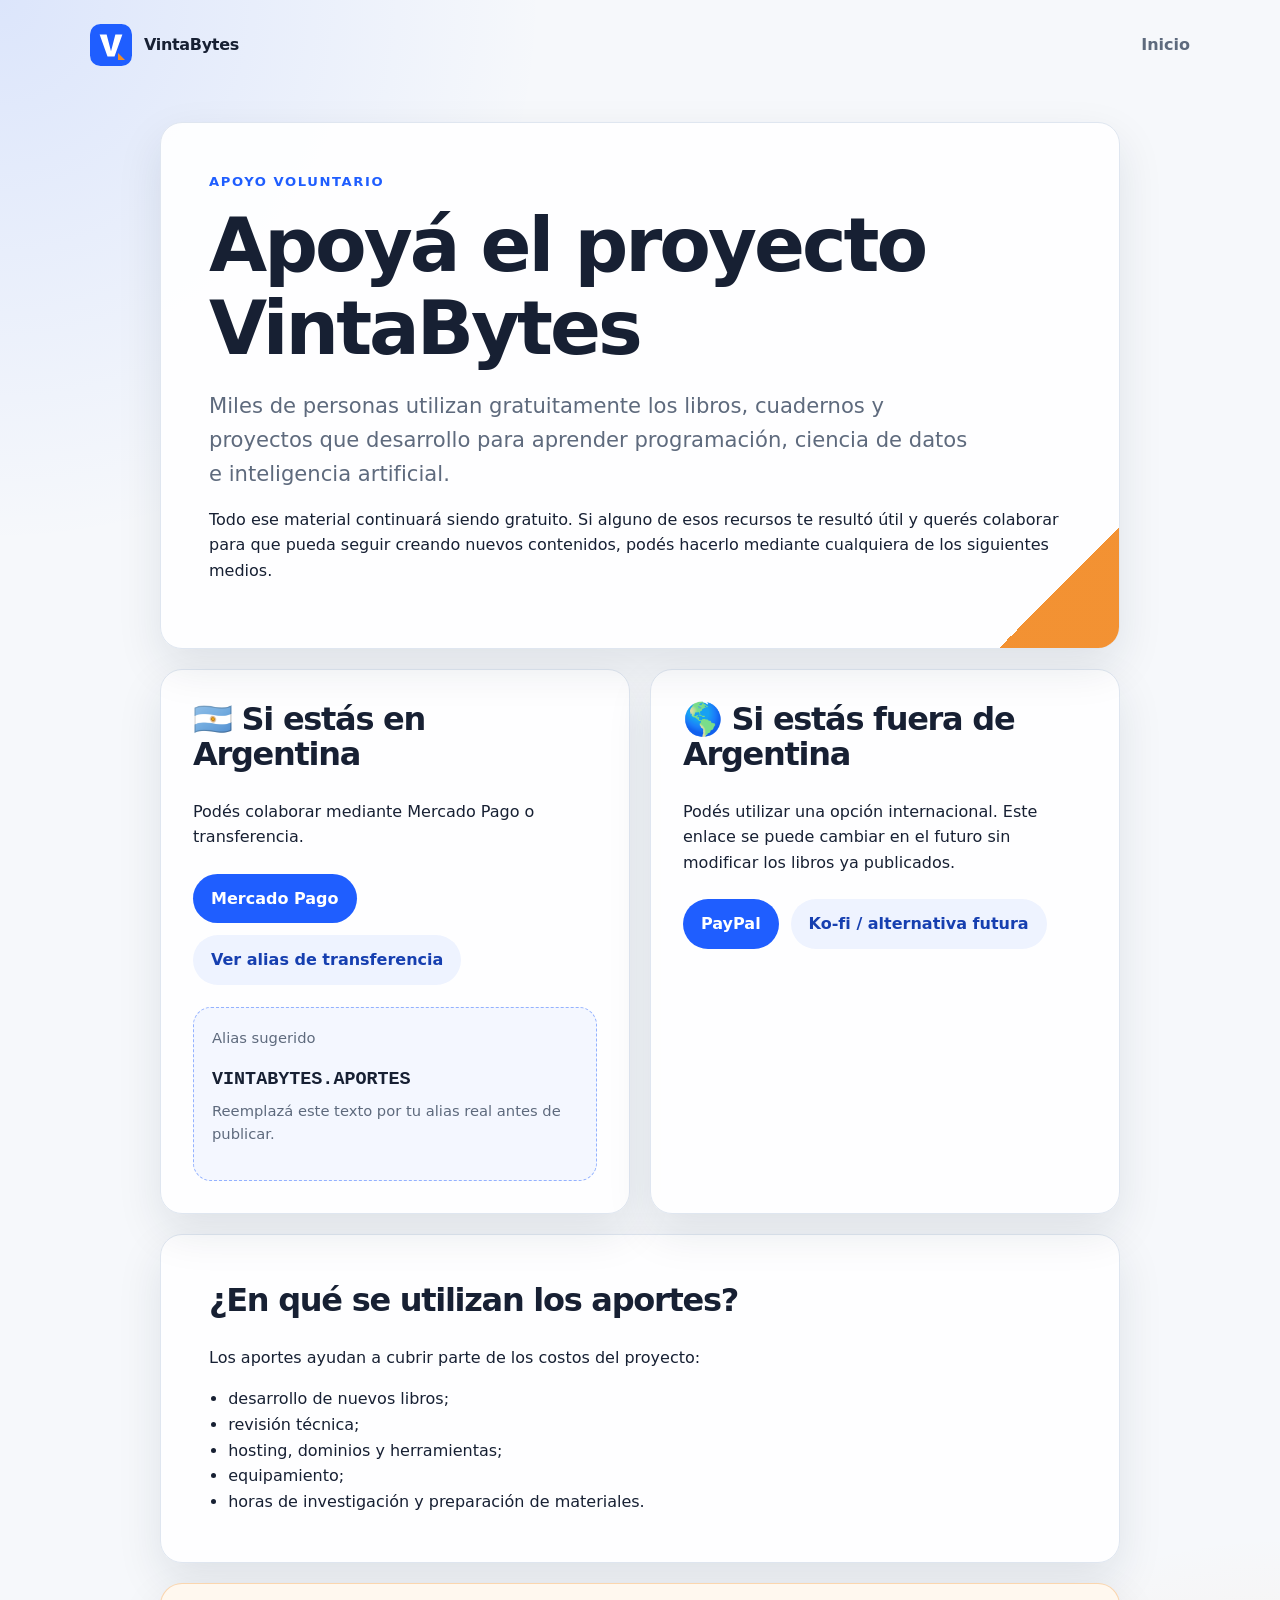
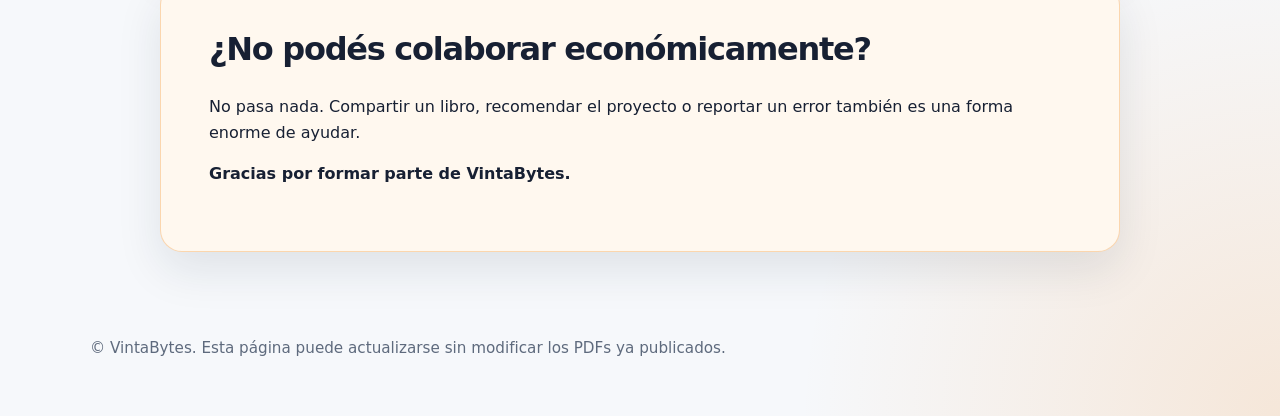
==== apoyar/index.html @ 47a883a2 "Add files via upload" ====
<!doctype html>
<html lang="es">
<head>
  <meta charset="utf-8">
  <meta name="viewport" content="width=device-width, initial-scale=1">
  <title>Apoyar el proyecto | VintaBytes</title>
  <meta name="description" content="Formas actualizadas de apoyar el proyecto educativo VintaBytes.">
  <link rel="icon" href="../assets/favicon.svg" type="image/svg+xml">
  <link rel="stylesheet" href="../css/site.css">
</head>
<body>
  <header class="site-header">
    <a class="brand" href="../">
      <img src="../assets/logo.svg" alt="VintaBytes" class="brand-logo">
      <span>VintaBytes</span>
    </a>
    <nav class="site-nav" aria-label="Navegación principal">
      <a href="../">Inicio</a>
    </nav>
  </header>

  <main class="page">
    <section class="card support-card">
      <p class="eyebrow">Apoyo voluntario</p>
      <h1>Apoyá el proyecto VintaBytes</h1>
      <p class="lead">
        Miles de personas utilizan gratuitamente los libros, cuadernos y proyectos que desarrollo para aprender programación, ciencia de datos e inteligencia artificial.
      </p>
      <p>
        Todo ese material continuará siendo gratuito. Si alguno de esos recursos te resultó útil y querés colaborar para que pueda seguir creando nuevos contenidos, podés hacerlo mediante cualquiera de los siguientes medios.
      </p>
    </section>

    <section class="support-grid" aria-label="Formas de apoyar">
      <article class="card support-option">
        <h2>🇦🇷 Si estás en Argentina</h2>
        <p>Podés colaborar mediante Mercado Pago o transferencia.</p>

        <div class="button-stack">
          <a class="button primary" href="https://www.mercadopago.com.ar/" target="_blank" rel="noopener noreferrer">
            Mercado Pago
          </a>
          <a class="button secondary" href="#alias">
            Ver alias de transferencia
          </a>
        </div>

        <div id="alias" class="info-box">
          <p class="label">Alias sugerido</p>
          <p class="alias">VINTABYTES.APORTES</p>
          <p class="note">Reemplazá este texto por tu alias real antes de publicar.</p>
        </div>
      </article>

      <article class="card support-option">
        <h2>🌎 Si estás fuera de Argentina</h2>
        <p>Podés utilizar una opción internacional. Este enlace se puede cambiar en el futuro sin modificar los libros ya publicados.</p>

        <div class="button-stack">
          <a class="button primary" href="https://www.paypal.com/" target="_blank" rel="noopener noreferrer">
            PayPal
          </a>
          <a class="button secondary" href="https://ko-fi.com/" target="_blank" rel="noopener noreferrer">
            Ko-fi / alternativa futura
          </a>
        </div>
      </article>
    </section>

    <section class="card">
      <h2>¿En qué se utilizan los aportes?</h2>
      <p>Los aportes ayudan a cubrir parte de los costos del proyecto:</p>
      <ul class="clean-list">
        <li>desarrollo de nuevos libros;</li>
        <li>revisión técnica;</li>
        <li>hosting, dominios y herramientas;</li>
        <li>equipamiento;</li>
        <li>horas de investigación y preparación de materiales.</li>
      </ul>
    </section>

    <section class="card soft-card">
      <h2>¿No podés colaborar económicamente?</h2>
      <p>
        No pasa nada. Compartir un libro, recomendar el proyecto o reportar un error también es una forma enorme de ayudar.
      </p>
      <p><strong>Gracias por formar parte de VintaBytes.</strong></p>
    </section>
  </main>

  <footer class="site-footer">
    <p>© VintaBytes. Esta página puede actualizarse sin modificar los PDFs ya publicados.</p>
  </footer>
</body>
</html>
---- css/site.css ----
:root {
  --bg: #f6f8fb;
  --panel: #ffffff;
  --text: #172033;
  --muted: #5e6a7d;
  --blue: #1f5eff;
  --blue-dark: #163fb0;
  --orange: #f28c28;
  --border: #dfe6f0;
  --shadow: 0 18px 45px rgba(18, 35, 61, 0.10);
  --radius: 22px;
}

* {
  box-sizing: border-box;
}

body {
  margin: 0;
  font-family: system-ui, -apple-system, BlinkMacSystemFont, "Segoe UI", sans-serif;
  background:
    radial-gradient(circle at top left, rgba(31, 94, 255, 0.12), transparent 34rem),
    radial-gradient(circle at bottom right, rgba(242, 140, 40, 0.16), transparent 30rem),
    var(--bg);
  color: var(--text);
  line-height: 1.6;
}

.site-header,
.site-footer {
  width: min(1100px, calc(100% - 32px));
  margin: 0 auto;
}

.site-header {
  display: flex;
  align-items: center;
  justify-content: space-between;
  padding: 24px 0;
}

.brand {
  display: inline-flex;
  align-items: center;
  gap: 12px;
  color: var(--text);
  font-weight: 800;
  text-decoration: none;
  letter-spacing: -0.02em;
}

.brand-logo {
  width: 42px;
  height: 42px;
}

.site-nav a {
  color: var(--muted);
  font-weight: 650;
  text-decoration: none;
}

.site-nav a:hover {
  color: var(--blue);
}

.hero,
.page {
  width: min(960px, calc(100% - 32px));
  margin: 0 auto;
}

.hero {
  min-height: calc(100vh - 160px);
  display: grid;
  place-items: center;
}

.page {
  padding: 32px 0 56px;
}

.card {
  background: rgba(255, 255, 255, 0.92);
  border: 1px solid var(--border);
  border-radius: var(--radius);
  box-shadow: var(--shadow);
  padding: clamp(24px, 5vw, 48px);
}

.hero-card,
.support-card {
  position: relative;
  overflow: hidden;
}

.hero-card::after,
.support-card::after {
  content: "";
  position: absolute;
  right: 0;
  bottom: 0;
  width: 120px;
  height: 120px;
  background: linear-gradient(135deg, transparent 50%, var(--orange) 50%);
  opacity: 0.95;
}

.eyebrow {
  margin: 0 0 12px;
  color: var(--blue);
  font-size: 0.82rem;
  font-weight: 800;
  letter-spacing: 0.12em;
  text-transform: uppercase;
}

h1,
h2 {
  line-height: 1.1;
  letter-spacing: -0.04em;
}

h1 {
  max-width: 780px;
  margin: 0 0 20px;
  font-size: clamp(2.25rem, 6vw, 4.7rem);
}

h2 {
  margin-top: 0;
  font-size: clamp(1.45rem, 3vw, 2rem);
}

p {
  margin: 0 0 16px;
}

.lead {
  max-width: 760px;
  color: var(--muted);
  font-size: clamp(1.08rem, 2.5vw, 1.32rem);
}

.actions,
.button-stack {
  display: flex;
  flex-wrap: wrap;
  gap: 12px;
  margin-top: 24px;
}

.button {
  display: inline-flex;
  align-items: center;
  justify-content: center;
  min-height: 46px;
  padding: 12px 18px;
  border-radius: 999px;
  font-weight: 800;
  text-decoration: none;
  transition: transform 0.15s ease, background 0.15s ease;
}

.button:hover {
  transform: translateY(-1px);
}

.button.primary {
  background: var(--blue);
  color: white;
}

.button.primary:hover {
  background: var(--blue-dark);
}

.button.secondary {
  background: #eef3ff;
  color: var(--blue-dark);
}

.support-grid {
  display: grid;
  grid-template-columns: repeat(2, minmax(0, 1fr));
  gap: 20px;
  margin: 20px 0;
}

.support-option {
  padding: clamp(22px, 4vw, 32px);
}

.info-box {
  margin-top: 22px;
  padding: 18px;
  border: 1px dashed rgba(31, 94, 255, 0.45);
  border-radius: 18px;
  background: #f4f7ff;
}

.label,
.note {
  color: var(--muted);
  font-size: 0.92rem;
}

.alias {
  margin: 4px 0;
  font-family: ui-monospace, SFMono-Regular, Menlo, Consolas, monospace;
  font-size: 1.15rem;
  font-weight: 800;
}

.clean-list {
  padding-left: 1.2rem;
  margin-bottom: 0;
}

.soft-card {
  margin-top: 20px;
  background: #fff8ef;
  border-color: rgba(242, 140, 40, 0.32);
}

.site-footer {
  padding: 28px 0 40px;
  color: var(--muted);
  font-size: 0.95rem;
}

@media (max-width: 760px) {
  .site-header {
    align-items: flex-start;
    gap: 16px;
  }

  .support-grid {
    grid-template-columns: 1fr;
  }

  .button {
    width: 100%;
  }
}
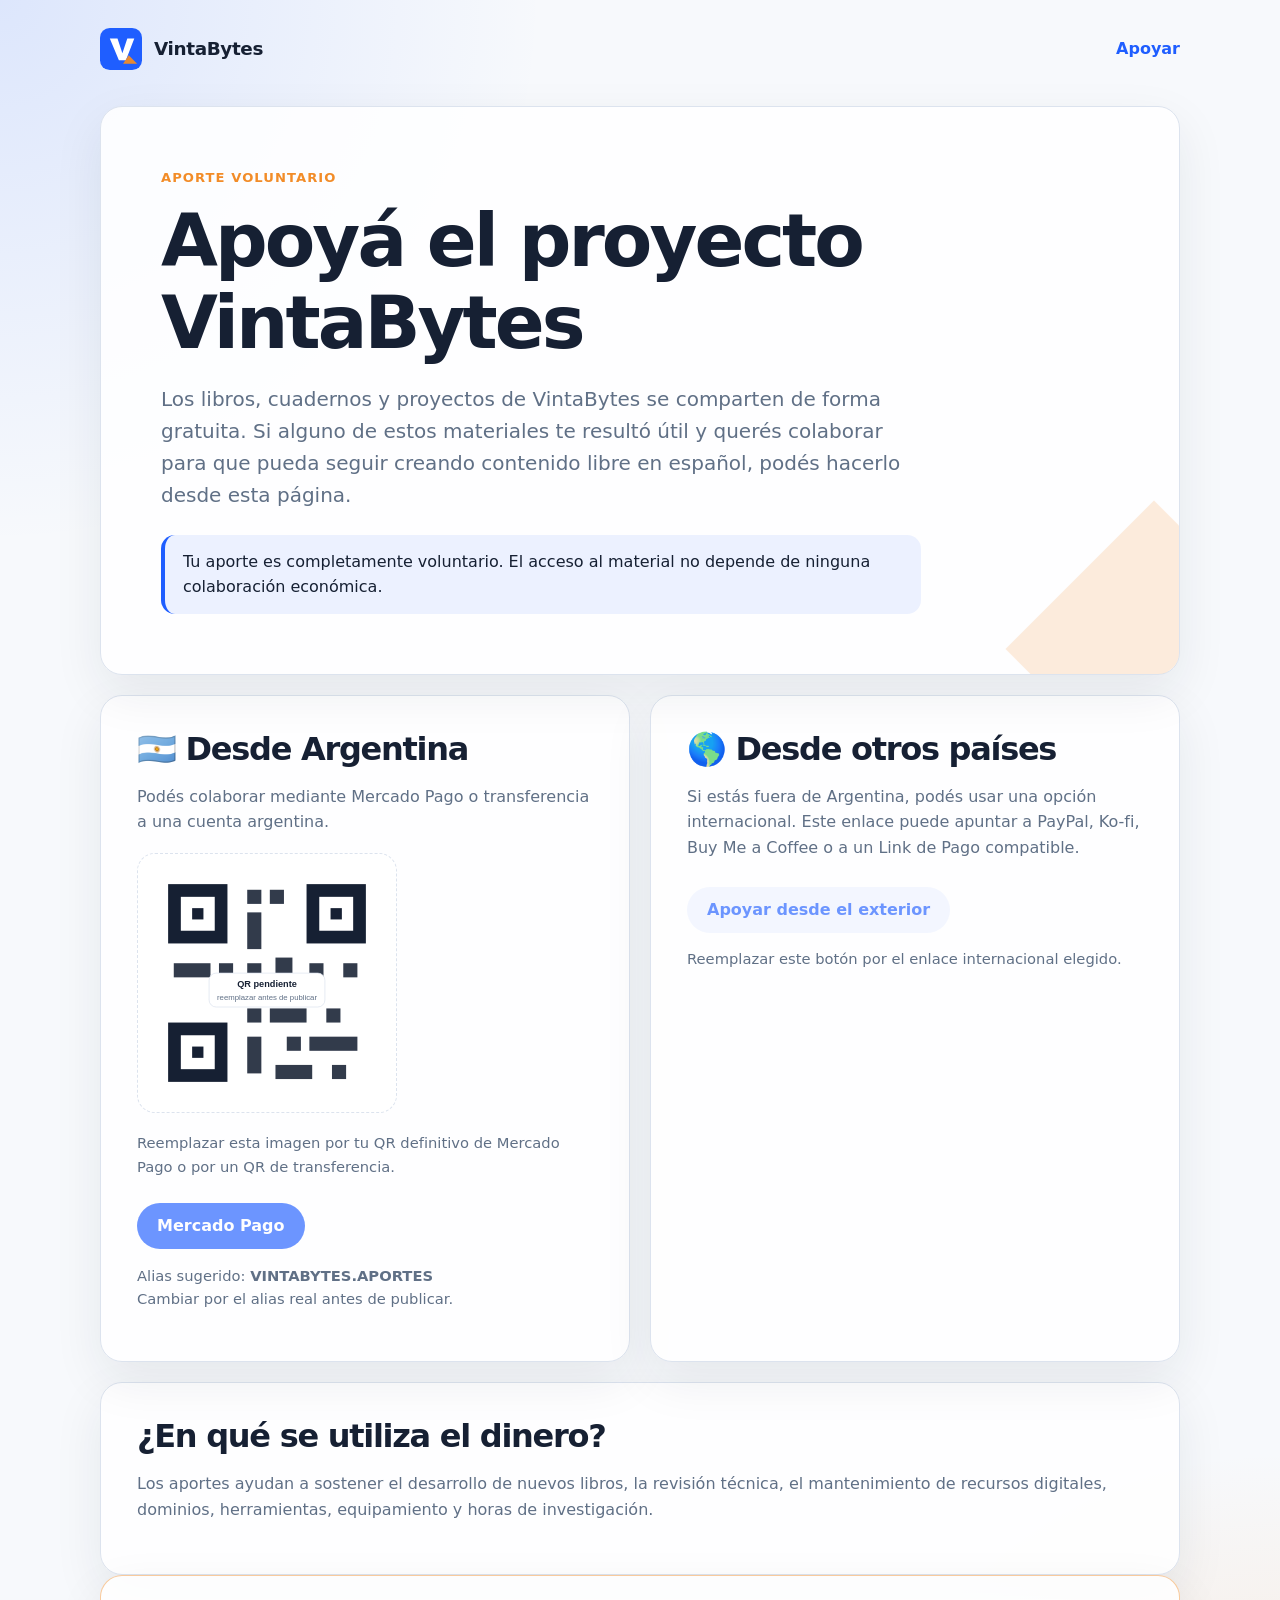
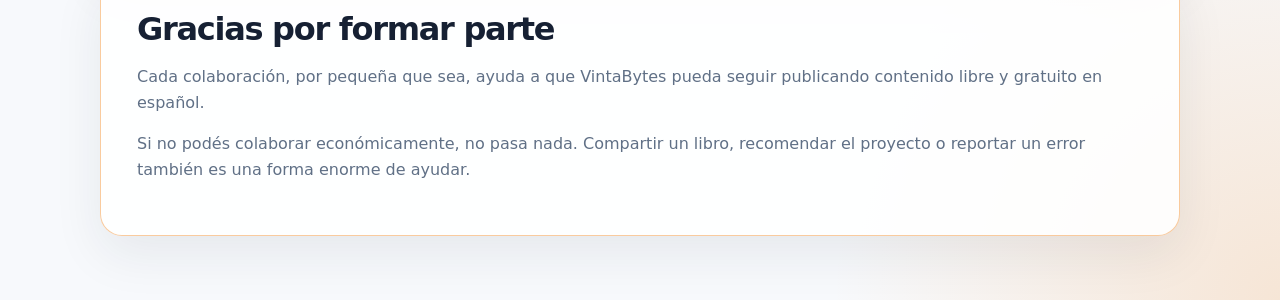
==== commit 8c9ec854: "Add files via upload" ====
--- a/apoyar/index.html
+++ b/apoyar/index.html
@@ -1,95 +1,84 @@
-<!doctype html>
-<html lang="es">
+<!DOCTYPE html>
+<html lang="es-AR">
 <head>
-  <meta charset="utf-8">
-  <meta name="viewport" content="width=device-width, initial-scale=1">
-  <title>Apoyar el proyecto | VintaBytes</title>
-  <meta name="description" content="Formas actualizadas de apoyar el proyecto educativo VintaBytes.">
-  <link rel="icon" href="../assets/favicon.svg" type="image/svg+xml">
-  <link rel="stylesheet" href="../css/site.css">
+  <meta charset="UTF-8" />
+  <meta name="viewport" content="width=device-width, initial-scale=1.0" />
+  <title>Apoyar el proyecto VintaBytes</title>
+  <meta name="description" content="Formas actualizadas de apoyar voluntariamente el proyecto educativo VintaBytes." />
+  <link rel="icon" href="../assets/favicon.svg" type="image/svg+xml" />
+  <link rel="stylesheet" href="../css/site.css" />
 </head>
 <body>
-  <header class="site-header">
-    <a class="brand" href="../">
-      <img src="../assets/logo.svg" alt="VintaBytes" class="brand-logo">
-      <span>VintaBytes</span>
-    </a>
-    <nav class="site-nav" aria-label="Navegación principal">
-      <a href="../">Inicio</a>
-    </nav>
-  </header>
+  <main class="page shell">
+    <header class="site-header">
+      <a class="brand" href="../" aria-label="Inicio de VintaBytes">
+        <img src="../assets/logo.svg" alt="" class="brand-logo" />
+        <span>VintaBytes</span>
+      </a>
+      <nav class="nav" aria-label="Navegación principal">
+        <a href="./" aria-current="page">Apoyar</a>
+      </nav>
+    </header>
 
-  <main class="page">
-    <section class="card support-card">
-      <p class="eyebrow">Apoyo voluntario</p>
+    <section class="hero card">
+      <p class="eyebrow">Aporte voluntario</p>
       <h1>Apoyá el proyecto VintaBytes</h1>
       <p class="lead">
-        Miles de personas utilizan gratuitamente los libros, cuadernos y proyectos que desarrollo para aprender programación, ciencia de datos e inteligencia artificial.
+        Los libros, cuadernos y proyectos de VintaBytes se comparten de forma gratuita.
+        Si alguno de estos materiales te resultó útil y querés colaborar para que pueda seguir creando contenido libre en español, podés hacerlo desde esta página.
       </p>
-      <p>
-        Todo ese material continuará siendo gratuito. Si alguno de esos recursos te resultó útil y querés colaborar para que pueda seguir creando nuevos contenidos, podés hacerlo mediante cualquiera de los siguientes medios.
+      <p class="note">
+        Tu aporte es completamente voluntario. El acceso al material no depende de ninguna colaboración económica.
       </p>
     </section>
 
-    <section class="support-grid" aria-label="Formas de apoyar">
-      <article class="card support-option">
-        <h2>🇦🇷 Si estás en Argentina</h2>
-        <p>Podés colaborar mediante Mercado Pago o transferencia.</p>
-
-        <div class="button-stack">
-          <a class="button primary" href="https://www.mercadopago.com.ar/" target="_blank" rel="noopener noreferrer">
-            Mercado Pago
-          </a>
-          <a class="button secondary" href="#alias">
-            Ver alias de transferencia
-          </a>
+    <section class="grid" aria-label="Formas de apoyo">
+      <article class="card payment-card">
+        <h2>🇦🇷 Desde Argentina</h2>
+        <p>
+          Podés colaborar mediante Mercado Pago o transferencia a una cuenta argentina.
+        </p>
+        <div class="qr-box">
+          <img src="../images/qr-mercadopago-placeholder.svg" alt="Código QR de Mercado Pago pendiente de reemplazo" />
         </div>
-
-        <div id="alias" class="info-box">
-          <p class="label">Alias sugerido</p>
-          <p class="alias">VINTABYTES.APORTES</p>
-          <p class="note">Reemplazá este texto por tu alias real antes de publicar.</p>
-        </div>
+        <p class="small">
+          Reemplazar esta imagen por tu QR definitivo de Mercado Pago o por un QR de transferencia.
+        </p>
+        <a class="button primary" href="#" aria-disabled="true">Mercado Pago</a>
+        <p class="small muted">
+          Alias sugerido: <strong>VINTABYTES.APORTES</strong><br />
+          Cambiar por el alias real antes de publicar.
+        </p>
       </article>
 
-      <article class="card support-option">
-        <h2>🌎 Si estás fuera de Argentina</h2>
-        <p>Podés utilizar una opción internacional. Este enlace se puede cambiar en el futuro sin modificar los libros ya publicados.</p>
-
-        <div class="button-stack">
-          <a class="button primary" href="https://www.paypal.com/" target="_blank" rel="noopener noreferrer">
-            PayPal
-          </a>
-          <a class="button secondary" href="https://ko-fi.com/" target="_blank" rel="noopener noreferrer">
-            Ko-fi / alternativa futura
-          </a>
-        </div>
+      <article class="card payment-card">
+        <h2>🌎 Desde otros países</h2>
+        <p>
+          Si estás fuera de Argentina, podés usar una opción internacional. Este enlace puede apuntar a PayPal, Ko-fi, Buy Me a Coffee o a un Link de Pago compatible.
+        </p>
+        <a class="button secondary" href="#" aria-disabled="true">Apoyar desde el exterior</a>
+        <p class="small muted">
+          Reemplazar este botón por el enlace internacional elegido.
+        </p>
       </article>
     </section>
 
-    <section class="card">
-      <h2>¿En qué se utilizan los aportes?</h2>
-      <p>Los aportes ayudan a cubrir parte de los costos del proyecto:</p>
-      <ul class="clean-list">
-        <li>desarrollo de nuevos libros;</li>
-        <li>revisión técnica;</li>
-        <li>hosting, dominios y herramientas;</li>
-        <li>equipamiento;</li>
-        <li>horas de investigación y preparación de materiales.</li>
-      </ul>
+    <section class="card content-section">
+      <h2>¿En qué se utiliza el dinero?</h2>
+      <p>
+        Los aportes ayudan a sostener el desarrollo de nuevos libros, la revisión técnica, el mantenimiento de recursos digitales, dominios, herramientas, equipamiento y horas de investigación.
+      </p>
     </section>
 
-    <section class="card soft-card">
-      <h2>¿No podés colaborar económicamente?</h2>
+    <section class="card content-section thanks">
+      <h2>Gracias por formar parte</h2>
       <p>
-        No pasa nada. Compartir un libro, recomendar el proyecto o reportar un error también es una forma enorme de ayudar.
+        Cada colaboración, por pequeña que sea, ayuda a que VintaBytes pueda seguir publicando contenido libre y gratuito en español.
       </p>
-      <p><strong>Gracias por formar parte de VintaBytes.</strong></p>
+      <p>
+        Si no podés colaborar económicamente, no pasa nada. Compartir un libro, recomendar el proyecto o reportar un error también es una forma enorme de ayudar.
+      </p>
     </section>
   </main>
-
-  <footer class="site-footer">
-    <p>© VintaBytes. Esta página puede actualizarse sin modificar los PDFs ya publicados.</p>
-  </footer>
 </body>
 </html>
--- a/css/site.css
+++ b/css/site.css
@@ -1,13 +1,13 @@
 :root {
-  --bg: #f6f8fb;
-  --panel: #ffffff;
-  --text: #172033;
-  --muted: #5e6a7d;
-  --blue: #1f5eff;
-  --blue-dark: #163fb0;
-  --orange: #f28c28;
-  --border: #dfe6f0;
-  --shadow: 0 18px 45px rgba(18, 35, 61, 0.10);
+  --bg: #f7f9fc;
+  --surface: #ffffff;
+  --text: #162033;
+  --muted: #607086;
+  --primary: #1f5eff;
+  --primary-dark: #1848c5;
+  --accent: #f28c28;
+  --border: #dce3ee;
+  --shadow: 0 18px 50px rgba(22, 32, 51, 0.08);
   --radius: 22px;
 }
 
@@ -20,23 +20,27 @@
   font-family: system-ui, -apple-system, BlinkMacSystemFont, "Segoe UI", sans-serif;
   background:
     radial-gradient(circle at top left, rgba(31, 94, 255, 0.12), transparent 34rem),
-    radial-gradient(circle at bottom right, rgba(242, 140, 40, 0.16), transparent 30rem),
+    radial-gradient(circle at bottom right, rgba(242, 140, 40, 0.18), transparent 28rem),
     var(--bg);
   color: var(--text);
   line-height: 1.6;
 }
 
-.site-header,
-.site-footer {
-  width: min(1100px, calc(100% - 32px));
+.shell {
+  width: min(1080px, calc(100% - 32px));
   margin: 0 auto;
+}
+
+.page {
+  padding: 28px 0 64px;
 }
 
 .site-header {
   display: flex;
   align-items: center;
   justify-content: space-between;
-  padding: 24px 0;
+  gap: 24px;
+  margin-bottom: 36px;
 }
 
 .brand {
@@ -44,9 +48,10 @@
   align-items: center;
   gap: 12px;
   color: var(--text);
+  text-decoration: none;
   font-weight: 800;
-  text-decoration: none;
   letter-spacing: -0.02em;
+  font-size: 1.15rem;
 }
 
 .brand-logo {
@@ -54,100 +59,100 @@
   height: 42px;
 }
 
-.site-nav a {
-  color: var(--muted);
+.nav a {
+  color: var(--muted);
+  text-decoration: none;
   font-weight: 650;
-  text-decoration: none;
-}
-
-.site-nav a:hover {
-  color: var(--blue);
-}
-
-.hero,
-.page {
-  width: min(960px, calc(100% - 32px));
-  margin: 0 auto;
-}
-
-.hero {
-  min-height: calc(100vh - 160px);
-  display: grid;
-  place-items: center;
-}
-
-.page {
-  padding: 32px 0 56px;
+}
+
+.nav a:hover,
+.nav a[aria-current="page"] {
+  color: var(--primary);
 }
 
 .card {
-  background: rgba(255, 255, 255, 0.92);
+  background: rgba(255, 255, 255, 0.88);
   border: 1px solid var(--border);
   border-radius: var(--radius);
   box-shadow: var(--shadow);
-  padding: clamp(24px, 5vw, 48px);
-}
-
-.hero-card,
-.support-card {
+}
+
+.hero {
+  padding: clamp(28px, 5vw, 60px);
+  overflow: hidden;
   position: relative;
-  overflow: hidden;
-}
-
-.hero-card::after,
-.support-card::after {
+}
+
+.hero::after {
   content: "";
   position: absolute;
-  right: 0;
-  bottom: 0;
-  width: 120px;
-  height: 120px;
-  background: linear-gradient(135deg, transparent 50%, var(--orange) 50%);
-  opacity: 0.95;
+  right: -80px;
+  bottom: -80px;
+  width: 210px;
+  height: 210px;
+  background: var(--accent);
+  transform: rotate(45deg);
+  opacity: 0.16;
 }
 
 .eyebrow {
   margin: 0 0 12px;
-  color: var(--blue);
+  color: var(--accent);
+  font-weight: 800;
+  text-transform: uppercase;
+  letter-spacing: 0.08em;
   font-size: 0.82rem;
-  font-weight: 800;
-  letter-spacing: 0.12em;
-  text-transform: uppercase;
 }
 
 h1,
 h2 {
-  line-height: 1.1;
+  line-height: 1.12;
   letter-spacing: -0.04em;
 }
 
 h1 {
-  max-width: 780px;
-  margin: 0 0 20px;
-  font-size: clamp(2.25rem, 6vw, 4.7rem);
+  max-width: 820px;
+  margin: 0 0 18px;
+  font-size: clamp(2.1rem, 6vw, 4.6rem);
 }
 
 h2 {
-  margin-top: 0;
-  font-size: clamp(1.45rem, 3vw, 2rem);
-}
-
-p {
-  margin: 0 0 16px;
+  margin: 0 0 14px;
+  font-size: clamp(1.35rem, 3vw, 2rem);
 }
 
 .lead {
   max-width: 760px;
-  color: var(--muted);
-  font-size: clamp(1.08rem, 2.5vw, 1.32rem);
-}
-
-.actions,
-.button-stack {
-  display: flex;
-  flex-wrap: wrap;
-  gap: 12px;
-  margin-top: 24px;
+  font-size: clamp(1.05rem, 2vw, 1.25rem);
+  color: var(--muted);
+  margin: 0 0 24px;
+}
+
+.note {
+  max-width: 760px;
+  margin: 0;
+  padding: 14px 18px;
+  background: rgba(31, 94, 255, 0.08);
+  border-left: 4px solid var(--primary);
+  border-radius: 14px;
+  color: var(--text);
+}
+
+.grid {
+  display: grid;
+  grid-template-columns: repeat(2, minmax(0, 1fr));
+  gap: 20px;
+  margin: 20px 0;
+}
+
+.payment-card,
+.content-section {
+  padding: clamp(24px, 4vw, 36px);
+}
+
+.payment-card p,
+.content-section p {
+  color: var(--muted);
 }
 
 .button {
@@ -155,91 +160,66 @@
   align-items: center;
   justify-content: center;
   min-height: 46px;
-  padding: 12px 18px;
+  padding: 0 20px;
   border-radius: 999px;
-  font-weight: 800;
   text-decoration: none;
-  transition: transform 0.15s ease, background 0.15s ease;
-}
-
-.button:hover {
-  transform: translateY(-1px);
+  font-weight: 750;
+  margin-top: 10px;
 }
 
 .button.primary {
-  background: var(--blue);
-  color: white;
+  background: var(--primary);
+  color: #fff;
 }
 
 .button.primary:hover {
-  background: var(--blue-dark);
+  background: var(--primary-dark);
 }
 
 .button.secondary {
   background: #eef3ff;
-  color: var(--blue-dark);
-}
-
-.support-grid {
-  display: grid;
-  grid-template-columns: repeat(2, minmax(0, 1fr));
-  gap: 20px;
-  margin: 20px 0;
-}
-
-.support-option {
-  padding: clamp(22px, 4vw, 32px);
-}
-
-.info-box {
-  margin-top: 22px;
-  padding: 18px;
-  border: 1px dashed rgba(31, 94, 255, 0.45);
+  color: var(--primary);
+}
+
+.button[aria-disabled="true"] {
+  cursor: not-allowed;
+  opacity: 0.65;
+}
+
+.qr-box {
+  width: min(260px, 100%);
+  padding: 16px;
+  background: #fff;
+  border: 1px dashed var(--border);
   border-radius: 18px;
-  background: #f4f7ff;
-}
-
-.label,
-.note {
-  color: var(--muted);
+  margin: 18px 0;
+}
+
+.qr-box img {
+  display: block;
+  width: 100%;
+  height: auto;
+}
+
+.small {
   font-size: 0.92rem;
 }
 
-.alias {
-  margin: 4px 0;
-  font-family: ui-monospace, SFMono-Regular, Menlo, Consolas, monospace;
-  font-size: 1.15rem;
-  font-weight: 800;
-}
-
-.clean-list {
-  padding-left: 1.2rem;
-  margin-bottom: 0;
-}
-
-.soft-card {
-  margin-top: 20px;
-  background: #fff8ef;
-  border-color: rgba(242, 140, 40, 0.32);
-}
-
-.site-footer {
-  padding: 28px 0 40px;
-  color: var(--muted);
-  font-size: 0.95rem;
-}
-
-@media (max-width: 760px) {
+.muted {
+  color: var(--muted);
+}
+
+.thanks {
+  border-color: rgba(242, 140, 40, 0.45);
+}
+
+@media (max-width: 780px) {
   .site-header {
     align-items: flex-start;
-    gap: 16px;
+    flex-direction: column;
   }
 
-  .support-grid {
+  .grid {
     grid-template-columns: 1fr;
   }
-
-  .button {
-    width: 100%;
-  }
-}
+}
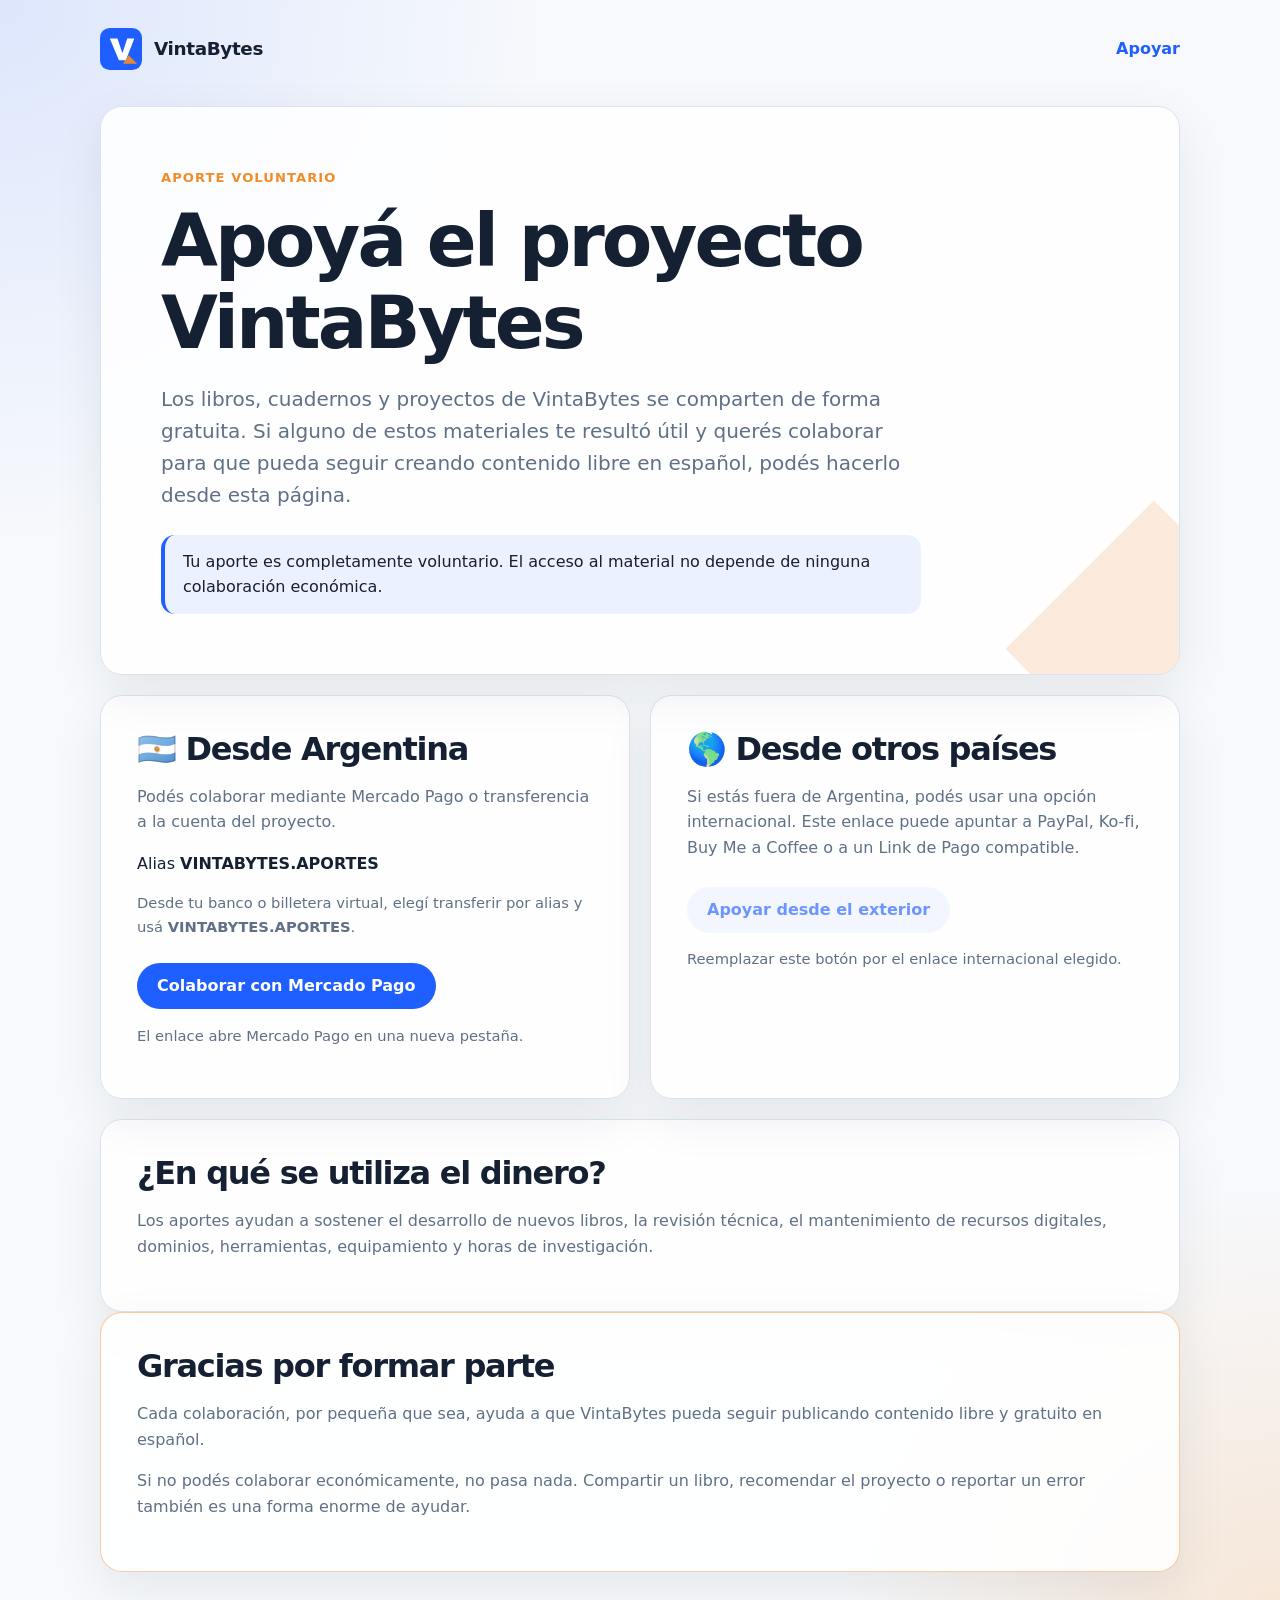
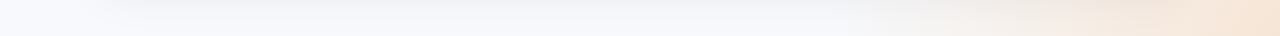
==== commit de8620c2: "Update index.html" ====
--- a/apoyar/index.html
+++ b/apoyar/index.html
@@ -35,19 +35,32 @@
     <section class="grid" aria-label="Formas de apoyo">
       <article class="card payment-card">
         <h2>🇦🇷 Desde Argentina</h2>
+      
         <p>
-          Podés colaborar mediante Mercado Pago o transferencia a una cuenta argentina.
+          Podés colaborar mediante Mercado Pago o transferencia a la cuenta del proyecto.
         </p>
-        <div class="qr-box">
-          <img src="../images/qr-mercadopago-placeholder.svg" alt="Código QR de Mercado Pago pendiente de reemplazo" />
+      
+        <div class="alias-box">
+          <span class="label">Alias</span>
+          <strong>VINTABYTES.APORTES</strong>
         </div>
-        <p class="small">
-          Reemplazar esta imagen por tu QR definitivo de Mercado Pago o por un QR de transferencia.
+      
+        <p class="small muted">
+          Desde tu banco o billetera virtual, elegí transferir por alias y usá
+          <strong>VINTABYTES.APORTES</strong>.
         </p>
-        <a class="button primary" href="#" aria-disabled="true">Mercado Pago</a>
+      
+        <a
+          class="button primary"
+          href="https://link.mercadopago.com.ar/vintabytes"
+          target="_blank"
+          rel="noopener noreferrer"
+        >
+          Colaborar con Mercado Pago
+        </a>
+      
         <p class="small muted">
-          Alias sugerido: <strong>VINTABYTES.APORTES</strong><br />
-          Cambiar por el alias real antes de publicar.
+          El enlace abre Mercado Pago en una nueva pestaña.
         </p>
       </article>
 
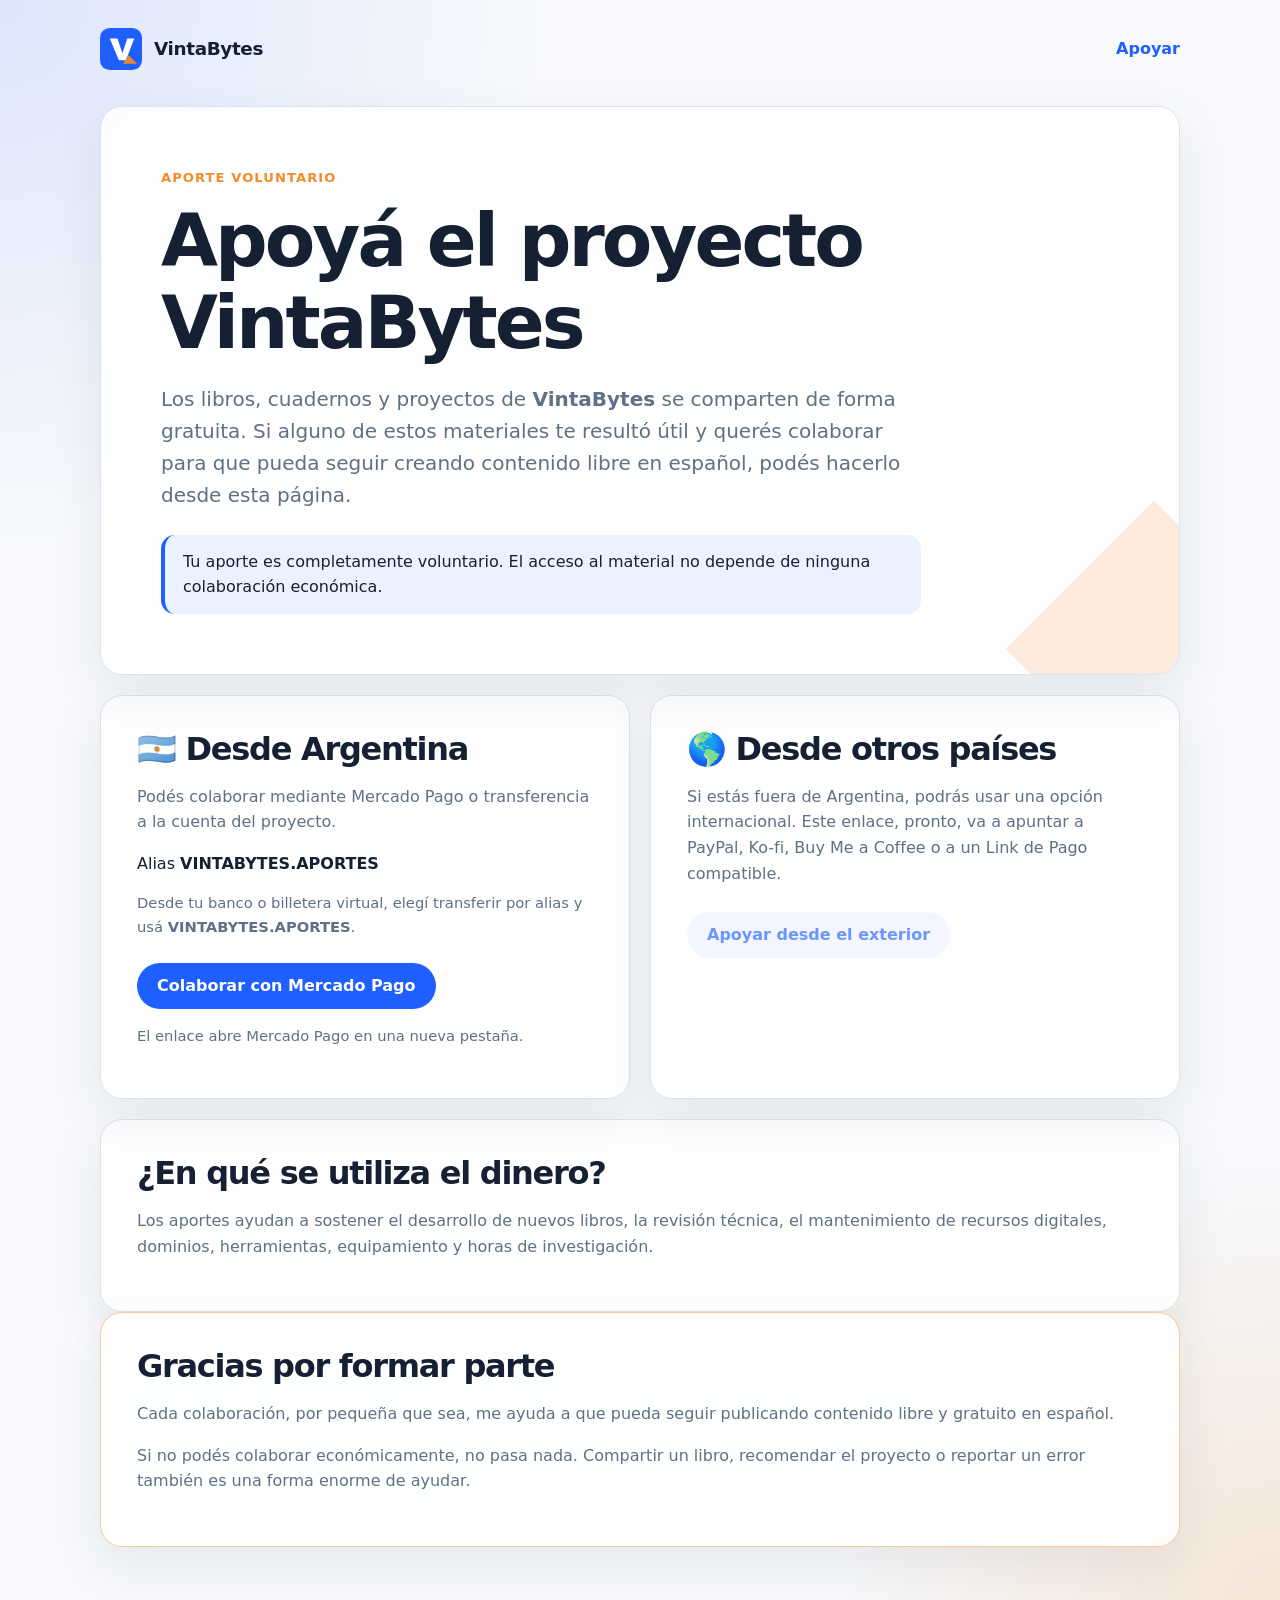
==== commit e9291509: "Update index.html" ====
--- a/apoyar/index.html
+++ b/apoyar/index.html
@@ -24,7 +24,7 @@
       <p class="eyebrow">Aporte voluntario</p>
       <h1>Apoyá el proyecto VintaBytes</h1>
       <p class="lead">
-        Los libros, cuadernos y proyectos de VintaBytes se comparten de forma gratuita.
+        Los libros, cuadernos y proyectos de <b>VintaBytes</b> se comparten de forma gratuita.
         Si alguno de estos materiales te resultó útil y querés colaborar para que pueda seguir creando contenido libre en español, podés hacerlo desde esta página.
       </p>
       <p class="note">
@@ -67,11 +67,11 @@
       <article class="card payment-card">
         <h2>🌎 Desde otros países</h2>
         <p>
-          Si estás fuera de Argentina, podés usar una opción internacional. Este enlace puede apuntar a PayPal, Ko-fi, Buy Me a Coffee o a un Link de Pago compatible.
+          Si estás fuera de Argentina, podrás usar una opción internacional. Este enlace, pronto, va a apuntar a PayPal, Ko-fi, Buy Me a Coffee o a un Link de Pago compatible.
         </p>
         <a class="button secondary" href="#" aria-disabled="true">Apoyar desde el exterior</a>
         <p class="small muted">
-          Reemplazar este botón por el enlace internacional elegido.
+          
         </p>
       </article>
     </section>
@@ -86,7 +86,7 @@
     <section class="card content-section thanks">
       <h2>Gracias por formar parte</h2>
       <p>
-        Cada colaboración, por pequeña que sea, ayuda a que VintaBytes pueda seguir publicando contenido libre y gratuito en español.
+        Cada colaboración, por pequeña que sea, me ayuda a que pueda seguir publicando contenido libre y gratuito en español.
       </p>
       <p>
         Si no podés colaborar económicamente, no pasa nada. Compartir un libro, recomendar el proyecto o reportar un error también es una forma enorme de ayudar.
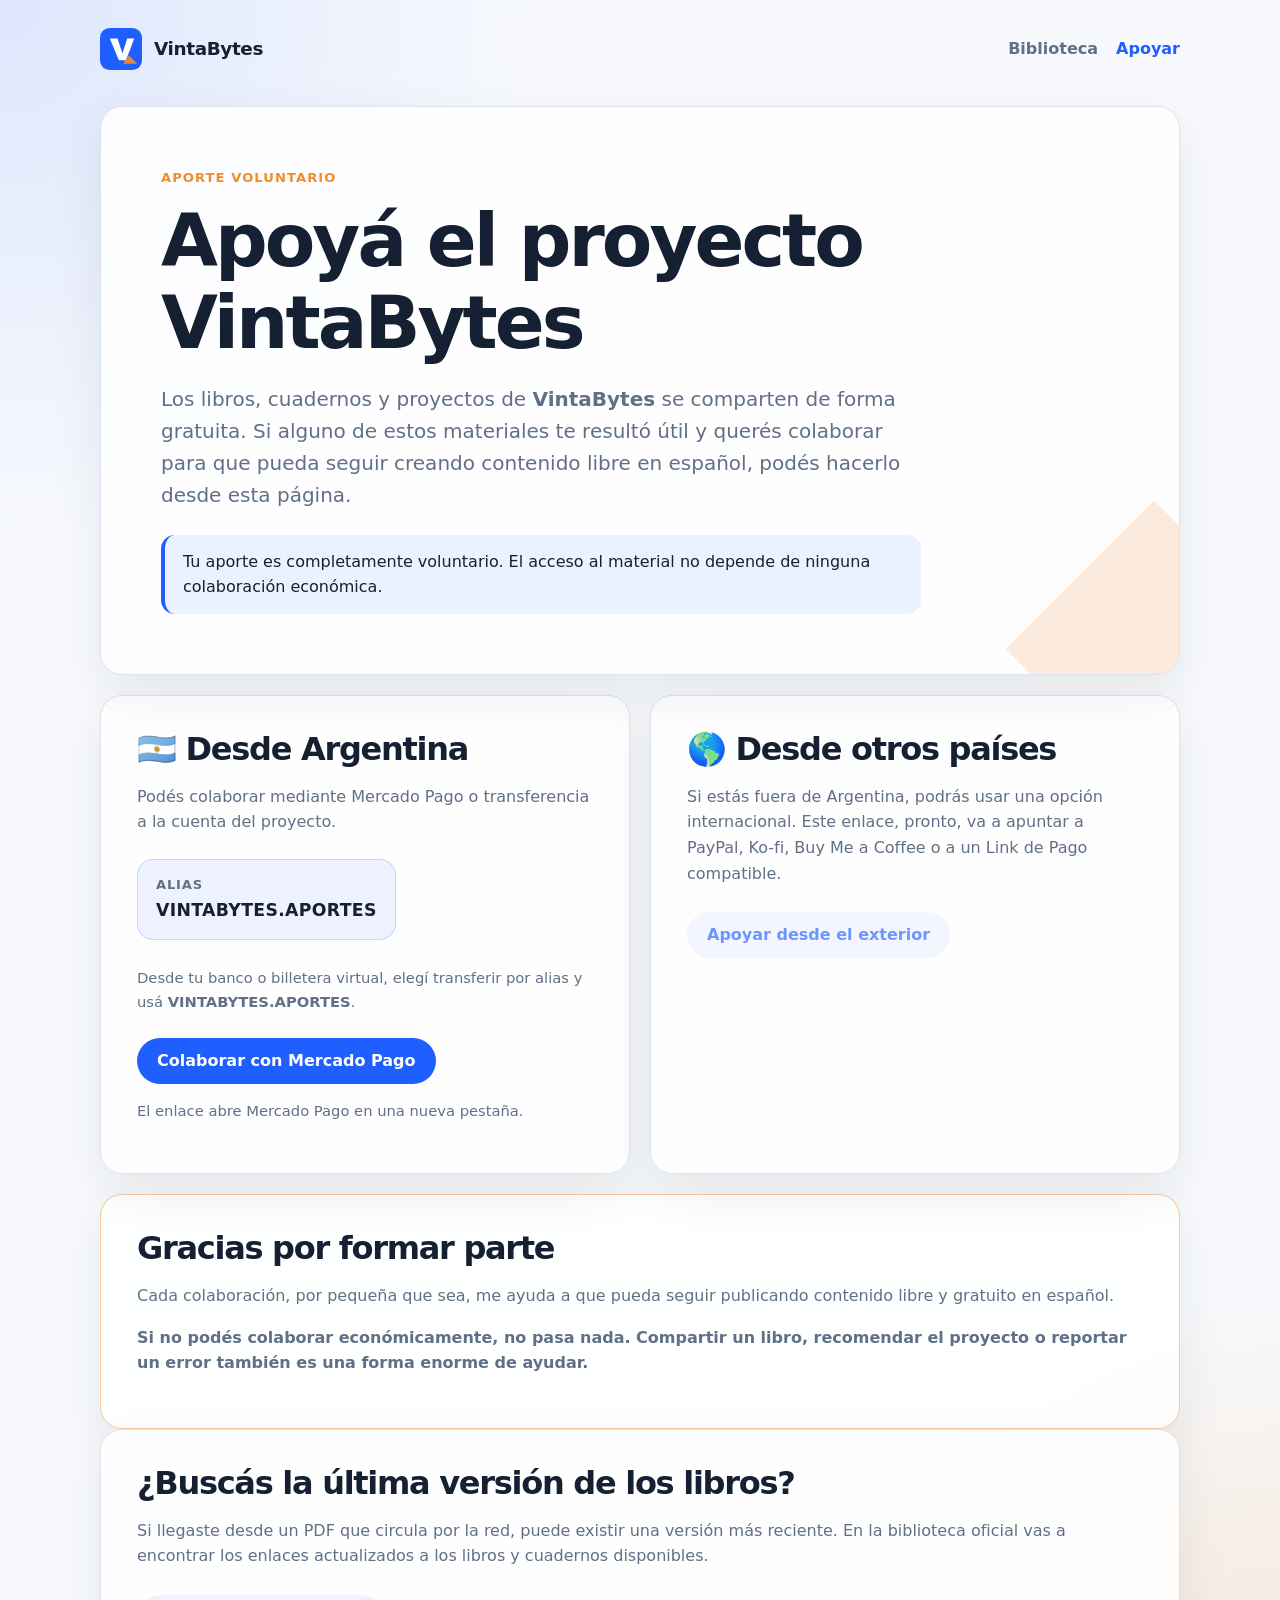
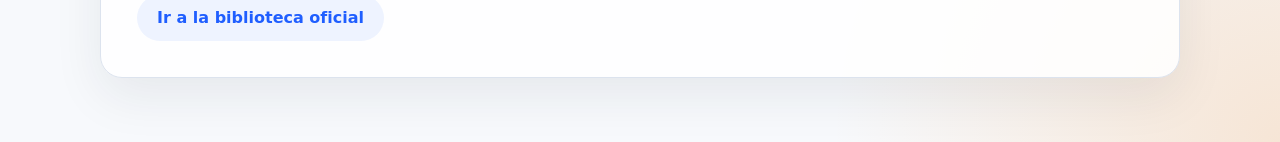
==== commit 7ae719f8: "Add files via upload" ====
--- a/apoyar/index.html
+++ b/apoyar/index.html
@@ -16,6 +16,7 @@
         <span>VintaBytes</span>
       </a>
       <nav class="nav" aria-label="Navegación principal">
+        <a href="../biblioteca/">Biblioteca</a>
         <a href="./" aria-current="page">Apoyar</a>
       </nav>
     </header>
@@ -76,22 +77,27 @@
       </article>
     </section>
 
-    <section class="card content-section">
-      <h2>¿En qué se utiliza el dinero?</h2>
-      <p>
-        Los aportes ayudan a sostener el desarrollo de nuevos libros, la revisión técnica, el mantenimiento de recursos digitales, dominios, herramientas, equipamiento y horas de investigación.
-      </p>
-    </section>
-
     <section class="card content-section thanks">
       <h2>Gracias por formar parte</h2>
       <p>
         Cada colaboración, por pequeña que sea, me ayuda a que pueda seguir publicando contenido libre y gratuito en español.
       </p>
       <p>
-        Si no podés colaborar económicamente, no pasa nada. Compartir un libro, recomendar el proyecto o reportar un error también es una forma enorme de ayudar.
+        <b>Si no podés colaborar económicamente, no pasa nada. Compartir un libro, recomendar el proyecto o reportar un error también es una forma enorme de ayudar.</b>
       </p>
     </section>
+
+    <section class="card content-section">
+      <h2>¿Buscás la última versión de los libros?</h2>
+      <p>
+        Si llegaste desde un PDF que circula por la red, puede existir una versión más reciente.
+        En la biblioteca oficial vas a encontrar los enlaces actualizados a los libros y cuadernos disponibles.
+      </p>
+      <a class="button secondary" href="../biblioteca/">Ir a la biblioteca oficial</a>
+    </section>
+
+
+
   </main>
 </body>
 </html>
--- a/css/site.css
+++ b/css/site.css
@@ -59,6 +59,12 @@
   height: 42px;
 }
 
+.nav {
+  display: flex;
+  flex-wrap: wrap;
+  gap: 18px;
+}
+
 .nav a {
   color: var(--muted);
   text-decoration: none;
@@ -121,6 +127,19 @@
   font-size: clamp(1.35rem, 3vw, 2rem);
 }
 
+h3 {
+  line-height: 1.2;
+  margin: 0 0 10px;
+  font-size: 1.2rem;
+}
+
+code {
+  padding: 0.08rem 0.28rem;
+  border-radius: 6px;
+  background: #eef3ff;
+  color: var(--primary-dark);
+}
+
 .lead {
   max-width: 760px;
   font-size: clamp(1.05rem, 2vw, 1.25rem);
@@ -151,8 +170,34 @@
 }
 
 .payment-card p,
-.content-section p {
+.content-section p,
+.book-content p {
   color: var(--muted);
+}
+
+.alias-box {
+  display: inline-flex;
+  flex-direction: column;
+  gap: 2px;
+  margin: 8px 0 12px;
+  padding: 14px 18px;
+  border: 1px solid rgba(31, 94, 255, 0.2);
+  border-radius: 16px;
+  background: rgba(31, 94, 255, 0.07);
+}
+
+.alias-box .label {
+  color: var(--muted);
+  font-size: 0.82rem;
+  font-weight: 750;
+  text-transform: uppercase;
+  letter-spacing: 0.06em;
+}
+
+.alias-box strong {
+  color: var(--text);
+  font-size: 1.08rem;
+  letter-spacing: 0.02em;
 }
 
 .button {
@@ -186,6 +231,10 @@
   opacity: 0.65;
 }
 
+.hero .button + .button {
+  margin-left: 10px;
+}
+
 .qr-box {
   width: min(260px, 100%);
   padding: 16px;
@@ -209,6 +258,132 @@
   color: var(--muted);
 }
 
+.library-section {
+  margin: 20px 0;
+}
+
+.book-grid {
+  display: grid;
+  grid-template-columns: repeat(2, minmax(0, 1fr));
+  gap: 18px;
+  margin-top: 24px;
+}
+
+.book-card {
+  display: grid;
+  grid-template-columns: minmax(130px, 170px) minmax(0, 1fr);
+  gap: 18px;
+  align-items: stretch;
+  padding: 16px;
+  border: 1px solid var(--border);
+  border-radius: 18px;
+  background: rgba(255, 255, 255, 0.74);
+  min-width: 0;
+}
+
+.book-cover {
+  position: relative;
+  display: flex;
+  min-height: 210px;
+  flex-direction: column;
+  justify-content: space-between;
+  overflow: hidden;
+  padding: 18px;
+  border-radius: 14px;
+  color: #fff;
+  box-shadow: 0 14px 34px rgba(22, 32, 51, 0.16);
+}
+
+.book-cover::after {
+  content: "";
+  position: absolute;
+  right: -48px;
+  bottom: -48px;
+  width: 118px;
+  height: 118px;
+  background: rgba(255, 255, 255, 0.22);
+  transform: rotate(45deg);
+}
+
+.cover-blue {
+  background: linear-gradient(145deg, #163c9f, #1f5eff);
+}
+
+.cover-orange {
+  background: linear-gradient(145deg, #1d3154, #f28c28);
+}
+
+.book-cover span {
+  position: relative;
+  z-index: 1;
+  font-size: 0.82rem;
+  font-weight: 800;
+  line-height: 1.2;
+  text-transform: uppercase;
+  letter-spacing: 0.08em;
+}
+
+.book-cover strong {
+  position: relative;
+  z-index: 1;
+  font-size: 1.55rem;
+  line-height: 1;
+}
+
+.book-cover-image {
+  min-height: auto;
+  padding: 0;
+  background: #eef3ff;
+  aspect-ratio: 2 / 3;
+  align-self: start;
+  width: 100%;
+  max-width: 170px;
+}
+
+.book-cover-image::after {
+  display: none;
+}
+
+.book-cover-image img {
+  display: block;
+  width: 100%;
+  height: 100%;
+  max-width: 100%;
+  object-fit: cover;
+}
+
+.book-content {
+  min-width: 0;
+}
+
+.book-kicker {
+  margin: 0 0 8px;
+  color: var(--accent) !important;
+  font-size: 0.78rem;
+  font-weight: 800;
+  text-transform: uppercase;
+  letter-spacing: 0.08em;
+}
+
+.book-meta {
+  font-size: 0.92rem;
+}
+
+.book-actions {
+  display: flex;
+  flex-wrap: wrap;
+  gap: 10px;
+  margin-top: 14px;
+}
+
+.book-actions .button {
+  margin-top: 0;
+}
+
+.library-note {
+  margin-bottom: 0;
+}
+
 .thanks {
   border-color: rgba(242, 140, 40, 0.45);
 }
@@ -222,4 +397,27 @@
   .grid {
     grid-template-columns: 1fr;
   }
-}
+
+  .book-grid {
+    grid-template-columns: 1fr;
+  }
+}
+
+@media (max-width: 600px) {
+  .hero .button {
+    width: 100%;
+  }
+
+  .hero .button + .button {
+    margin-left: 0;
+  }
+
+  .book-card {
+    grid-template-columns: 1fr;
+  }
+
+  .book-cover {
+    min-height: 190px;
+    max-width: 160px;
+  }
+}
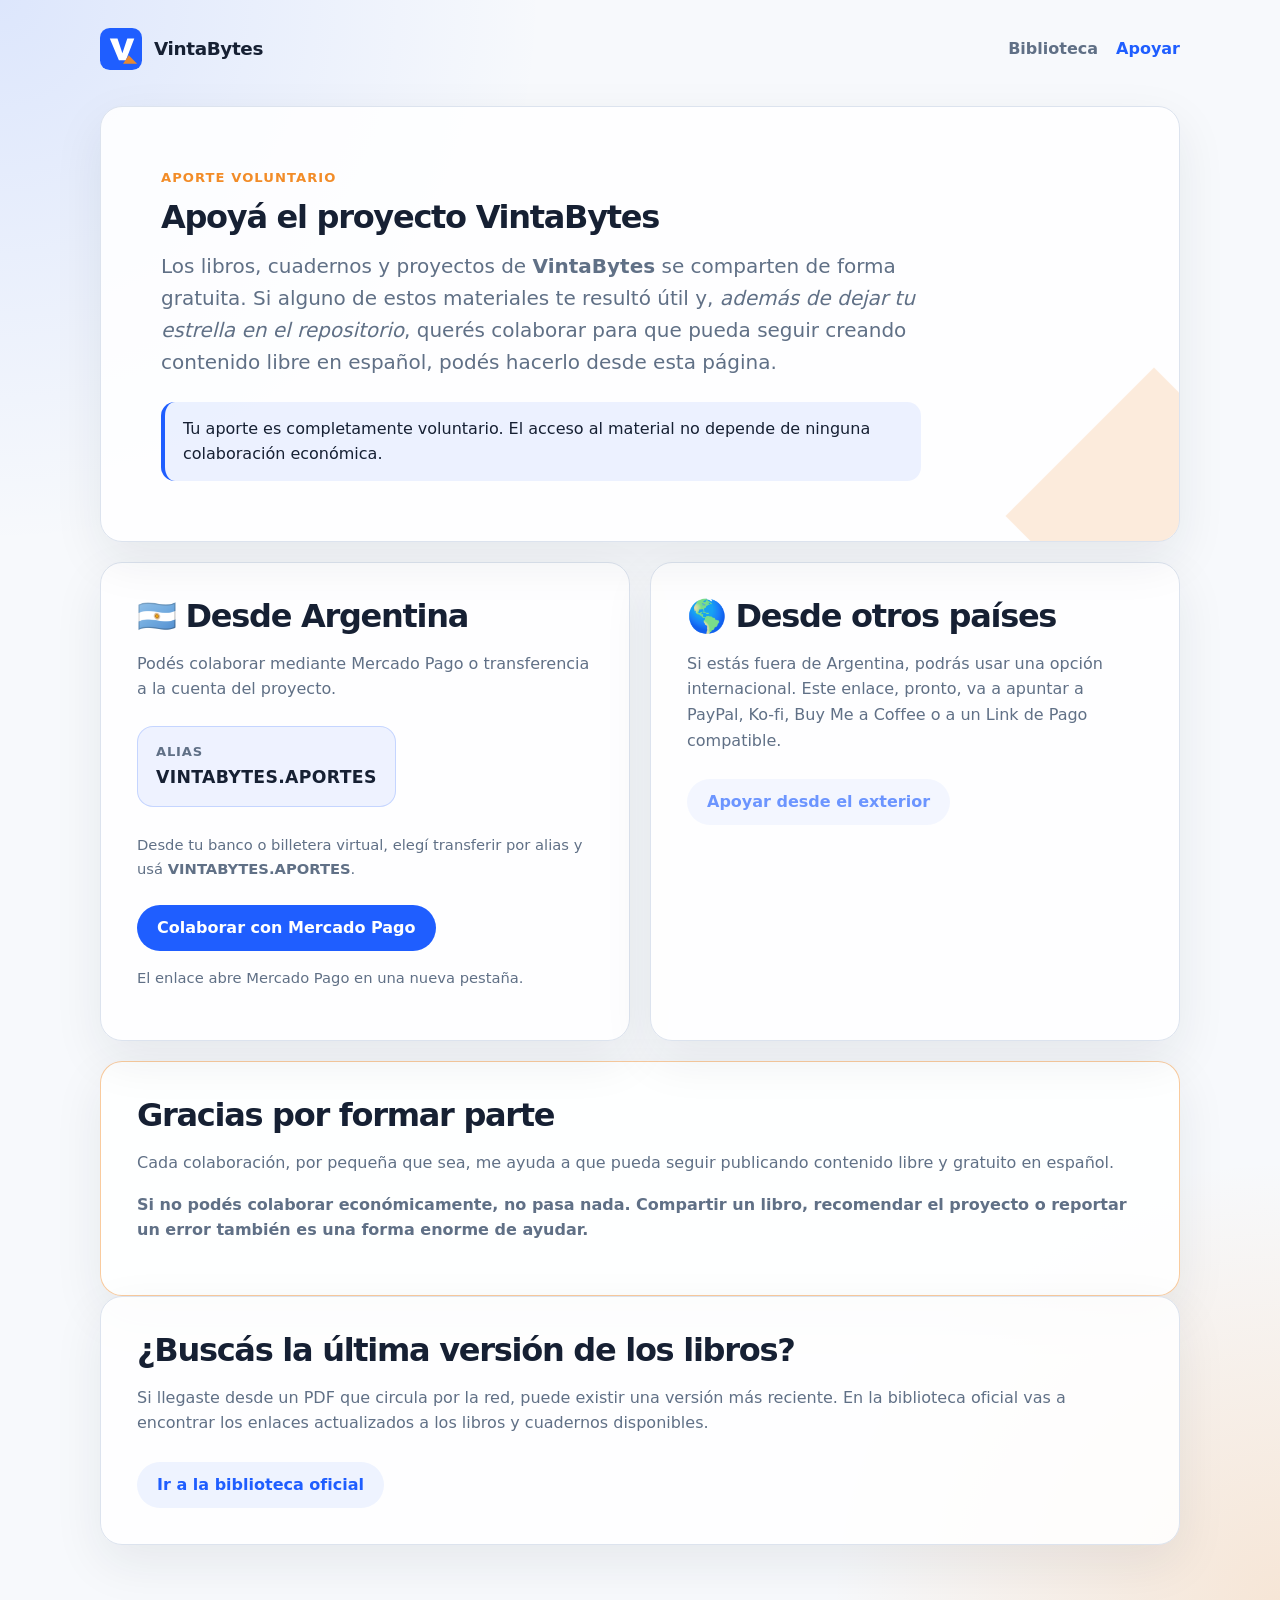
==== commit 832a2567: "Enhance contribution message in index.html Added a note about leaving a star on the repository befor" ====
--- a/apoyar/index.html
+++ b/apoyar/index.html
@@ -26,7 +26,7 @@
       <h1>Apoyá el proyecto VintaBytes</h1>
       <p class="lead">
         Los libros, cuadernos y proyectos de <b>VintaBytes</b> se comparten de forma gratuita.
-        Si alguno de estos materiales te resultó útil y querés colaborar para que pueda seguir creando contenido libre en español, podés hacerlo desde esta página.
+        Si alguno de estos materiales te resultó útil y, <i>además de dejar tu estrella en el repositorio</i>, querés colaborar para que pueda seguir creando contenido libre en español, podés hacerlo desde esta página.
       </p>
       <p class="note">
         Tu aporte es completamente voluntario. El acceso al material no depende de ninguna colaboración económica.
--- a/css/site.css
+++ b/css/site.css
@@ -118,8 +118,8 @@
 
 h1 {
   max-width: 820px;
-  margin: 0 0 18px;
-  font-size: clamp(2.1rem, 6vw, 4.6rem);
+  margin: 0 0 14px;
+  font-size: clamp(1.35rem, 3vw, 2rem);
 }
 
 h2 {
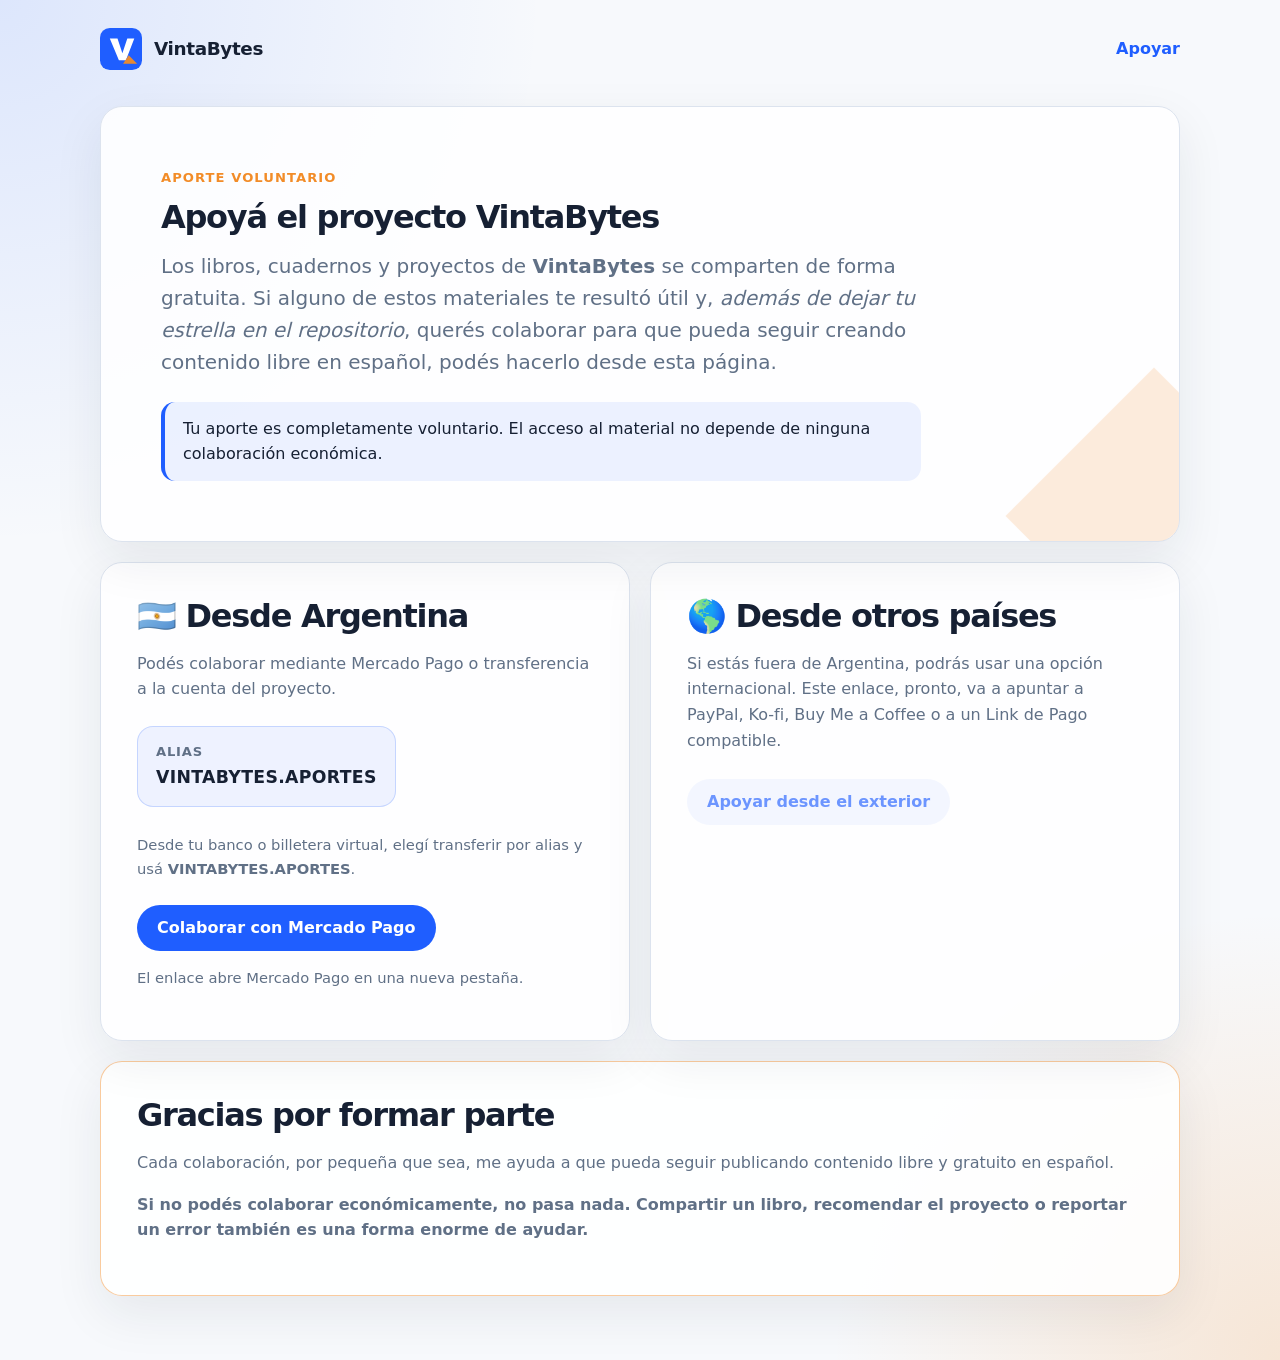
==== commit c436586e: "Remove library link and related content section Removed the link to the library section and a conten" ====
--- a/apoyar/index.html
+++ b/apoyar/index.html
@@ -16,7 +16,6 @@
         <span>VintaBytes</span>
       </a>
       <nav class="nav" aria-label="Navegación principal">
-        <a href="../biblioteca/">Biblioteca</a>
         <a href="./" aria-current="page">Apoyar</a>
       </nav>
     </header>
@@ -86,18 +85,6 @@
         <b>Si no podés colaborar económicamente, no pasa nada. Compartir un libro, recomendar el proyecto o reportar un error también es una forma enorme de ayudar.</b>
       </p>
     </section>
-
-    <section class="card content-section">
-      <h2>¿Buscás la última versión de los libros?</h2>
-      <p>
-        Si llegaste desde un PDF que circula por la red, puede existir una versión más reciente.
-        En la biblioteca oficial vas a encontrar los enlaces actualizados a los libros y cuadernos disponibles.
-      </p>
-      <a class="button secondary" href="../biblioteca/">Ir a la biblioteca oficial</a>
-    </section>
-
-
-
   </main>
 </body>
 </html>
